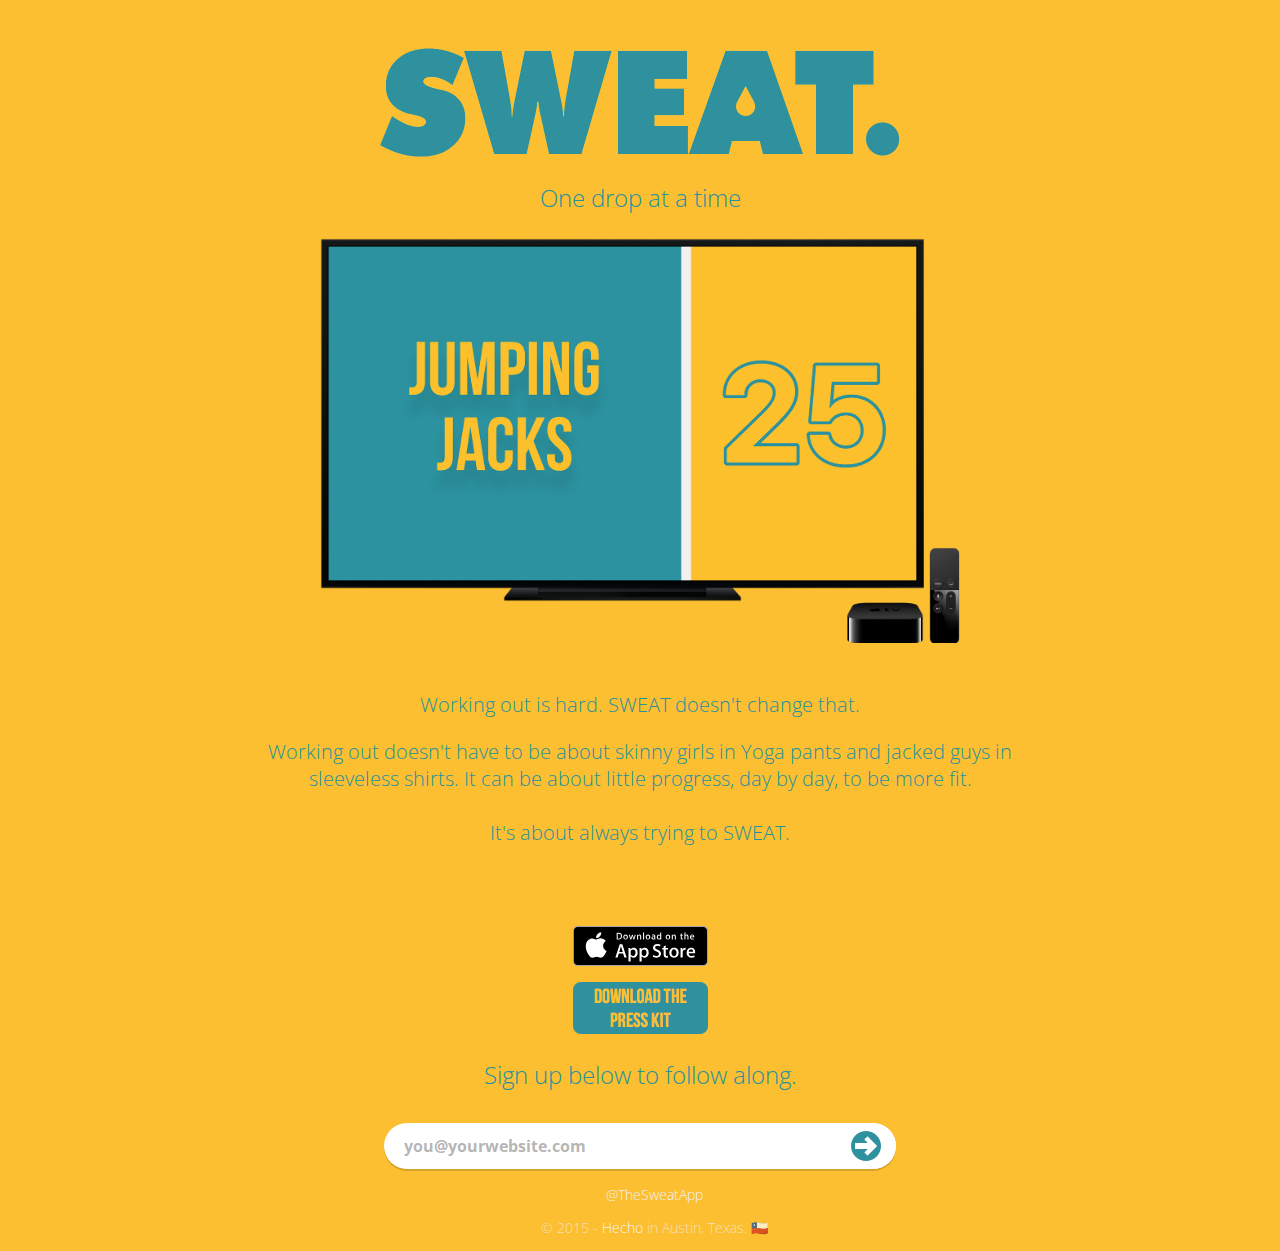
==== index.html @ 2154821e "Initial Commit" ====
<!DOCTYPE html>
<html>

<head>
  <meta charset="utf-8">
  <link rel="stylesheet" href="css/main.css">
  <link href='https://fonts.googleapis.com/css?family=Open+Sans+Condensed:300,700' rel='stylesheet' type='text/css'>
  <title>SWEAT.</title>


  <!-- Search engines -->
  <link rel="canonical" href="http://sweat.in/">
  <meta name="descriptions" content="One drop at a time">
  <meta name="keywords" content="exercise, fitness, app, apple tv, tvos, sweat">

  <!-- Mobile viewport -->
  <meta name="viewport" content="width=device-width, initial-scale=1, user-scalable=no">

  <!-- Google Analytics -->
  <script>
    (function(i, s, o, g, r, a, m) {
      i['GoogleAnalyticsObject'] = r;
      i[r] = i[r] || function() {
        (i[r].q = i[r].q || []).push(arguments)
      }, i[r].l = 1 * new Date();
      a = s.createElement(o),
        m = s.getElementsByTagName(o)[0];
      a.async = 1;
      a.src = g;
      m.parentNode.insertBefore(a, m)
    })(window, document, 'script', '//www.google-analytics.com/analytics.js', 'ga');

    ga('create', 'UA-66653988-3', 'auto');
    ga('send', 'pageview');
  </script>

  <!-- Open Graph -->

  <meta property="og:title" content="SWEAT.">
  <meta property="og:description" content="Stop overthinking and just start sweating.">
  <meta name="twitter:site" content="@madebyhecho">

  <!-- Favicons -->
  <link rel='shortcut icon' type='image/x-icon' href='favicon.ico?v2' />
  <link rel="apple-touch-icon-precomposed" sizes="72x72" href="images/apple-touch-icon-72x72.png">
  <link rel="apple-touch-icon-precomposed" sizes="120x120" href="images/apple-touch-icon-120x120.png">
  <link rel="apple-touch-icon-precomposed" sizes="152x152" href="images/apple-touch-icon-152x152.png">
</head>

<body>
  <img id="logo" src='images/logo@2x.png' width="520" height="109" alt="Sweat">
  <p>One drop at a time</p>
  <img id="marketing-image" src="images/sweat-apple-marketing.png">


  <div id="pitch-text">
    <p>Working out is hard.  SWEAT doesn't change that.</p>
    <p>Working out doesn't have to be about skinny girls in Yoga pants and jacked guys in sleeveless shirts.  It can be about little progress, day by day, to be more fit. <br><br>It's about always trying to SWEAT.</p>
  </div>
  <img id="app-store" src="images/app-store.svg">
  <a href="https://s3-us-west-2.amazonaws.com/hecho/Sweat/Sweat.+Press+Kit.zip"><img id="press-kit" src="images/press-kit@2x.png"></a>

  <!-- Begin MailChimp Signup Form -->
  <section id="mailchimp">
    <p>Sign up below to follow along.</p>
  <div id="mc_embed_signup">
    <form action="//hecho.us11.list-manage.com/subscribe/post?u=d31476d84bf9d9f314073b526&amp;id=12236f0428" method="post" id="mc-embedded-subscribe-form" name="mc-embedded-subscribe-form" class="validate" target="_blank" novalidate>
      <div class="mc-field-group">
        <input type="email" placeholder="you@yourwebsite.com" value="" name="EMAIL" class="required email" id="mce-EMAIL">
        <div class="clear">
          <input type="submit" value="" name="subscribe" id="mc-embedded-subscribe" class="button">
        </div>
      </div>
      <div id="mce-responses" class="clear">
        <div class="response" id="mce-error-response" style="display:none"></div>
        <div class="response" id="mce-success-response" style="display:none"></div>
      </div>
      <!-- real people should not fill this in and expect good things - do not remove this or risk form bot signups-->
      <div style="position: absolute; left: -5000px; ">
        <input type="text" name="b_d31476d84bf9d9f314073b526_12236f0428 " tabindex="-1" value="">
      </div>
    </form>
  </div>
</section>
  <footer>
    <p><a href="http://twitter.com/TheSweatApp">@TheSweatApp</a></p>
    <!-- I know it's not the Texas flag, but it's so close -->
    <p>&copy; 2015 - <a href="http://hecho.io ">Hecho</a> in Austin, Texas. 🇨🇱</p>
  </footer>
</body>
</html>
---- css/main.css ----
/*html {
  color: black;
  background-size: cover;
  height: 100%;
  margin: 0;
}*/

head {
  height: 0;
}

body {
  margin: 0;
  background-color: rgb(252, 191, 49);
}

img#logo {
  padding-top: 3em;
  display: block;
  margin-left: auto;
  margin-right: auto;
  max-width: 60%;
  height: auto;
}

p {
  font-family: 'AvenirNext-Regular', 'Open Sans Condensed', 'Helvetica Neue', Helvetica, Helvetica, Arial, sans-serif;
  font-size: 1.5em;
  font-weight: 300;
  color: rgb(38, 145, 158);
  text-align: center;
  margin: 1em;
}

div#pitch-text {
  margin-top: 3em;
  margin-bottom: 5em;
}

div#pitch-text p {
  width: 65%;
  margin-top: 1em;
  margin-left: auto;
  margin-right: auto;
  font-size: 1.25em;
}

img#marketing-image {
  margin-left: auto;
  margin-right: auto;
  display: block;
  max-width: 50%;
}

img#app-store {
  margin-left: auto;
  margin-right: auto;
  display: block;
}

img#press-kit {
  margin-top: 1em;
  margin-left: auto;
  margin-right: auto;
  width: 135px;
  height: 52px;
  display: block;
}

/*  Mail Chimp */

#mc_embed_signup {
  position: relative;
  width: 40%;
  margin: 0 auto;
  padding: 0;
}

#mc_embed_signup label {
  display: none;
}

#mc_embed_signup #mce-EMAIL {
  display: block;
  color: rgb(38, 145, 158);
  border: none;
  width: 100%;
  height: 46px;
  margin-bottom: 0;
  padding: 0;
  border-radius: 40px;
  box-sizing: border-box;
  padding-left: 20px;
  -webkit-appearance: none;
  -webkit-box-shadow: 0 2px 0 rgba(0, 0, 0, 0.15);
  -moz-box-shadow: 0 2px 0 rgba(0, 0, 0, 0.15);
  box-shadow: 0 2px 0 rgba(0, 0, 0, 0.15);
  margin: 2em 0 1em;
  font-family: 'AvenirNext-Regular', 'Open Sans Condensed', 'Helvetica Neue', Helvetica, Helvetica, Arial, sans-serif;
  font-size: 16px;
  font-weight: 700;
}

#mc_embed_signup #mc-embedded-subscribe {
  position: absolute;
  height: 46px;
  width: 60px;
  top: 0px;
  right: 0;
  border-radius: 40px;
  background: #fff url('../images/icon-arrow.png') center center no-repeat;
  border:none;
}

@media only screen and (-moz-min-device-pixel-ratio: 1.5), only screen and (-o-min-device-pixel-ratio: 3/2), only screen and (-webkit-min-device-pixel-ratio: 1.5), only screen and (min-devicepixel-ratio: 1.5), only screen and (min-resolution: 1.5dppx) {
  #mc_embed_signup #mc-embedded-subscribe{
    background: #fff url('../images/icon-arrow@2x.png') center center no-repeat;
    background-size: 50%;
  }
}

#mc_embed_signup #mce-responses {
  display: block;
  color: #756FF1;
}

#mc_embed_signup #mc-embedded-subscribe:hover {
  opacity: .5;
}

#mc_embed_signup input:focus{
  outline: none;
}

#mc_embed_signup div.mce_inline_error {
  display: block;
  color: #fff;
  background: #FF6C6C !important;
  border-radius: 40px;
  line-height: 2em;
}

::-webkit-input-placeholder {
  color: rgba(61, 61, 61, .4);
}
:-moz-placeholder { /* Firefox 18- */
  color: rgba(61, 61, 61, .4);
}

::-moz-placeholder {  /* Firefox 19+ */
  color: rgba(61, 61, 61, .4);
}

:-ms-input-placeholder {
  color: rgba(61, 61, 61, .4);
}

/* Footer */

footer p {
  color: rgba(241, 241, 241, 0.7);
  width: 100%;
  font-size: 14px;
}

footer a {
  color: rgb(241, 241, 241);
  width: 100%;
  font-size: 14px;
  text-decoration: none;
}

/* Mobile */

@media (max-width: 667px) {
  body {
    font-size: 75%;
  }

  #mc_embed_signup {
    position: relative;
    width: 80%;
    margin: 0 auto;
    padding: 0;
  }
}
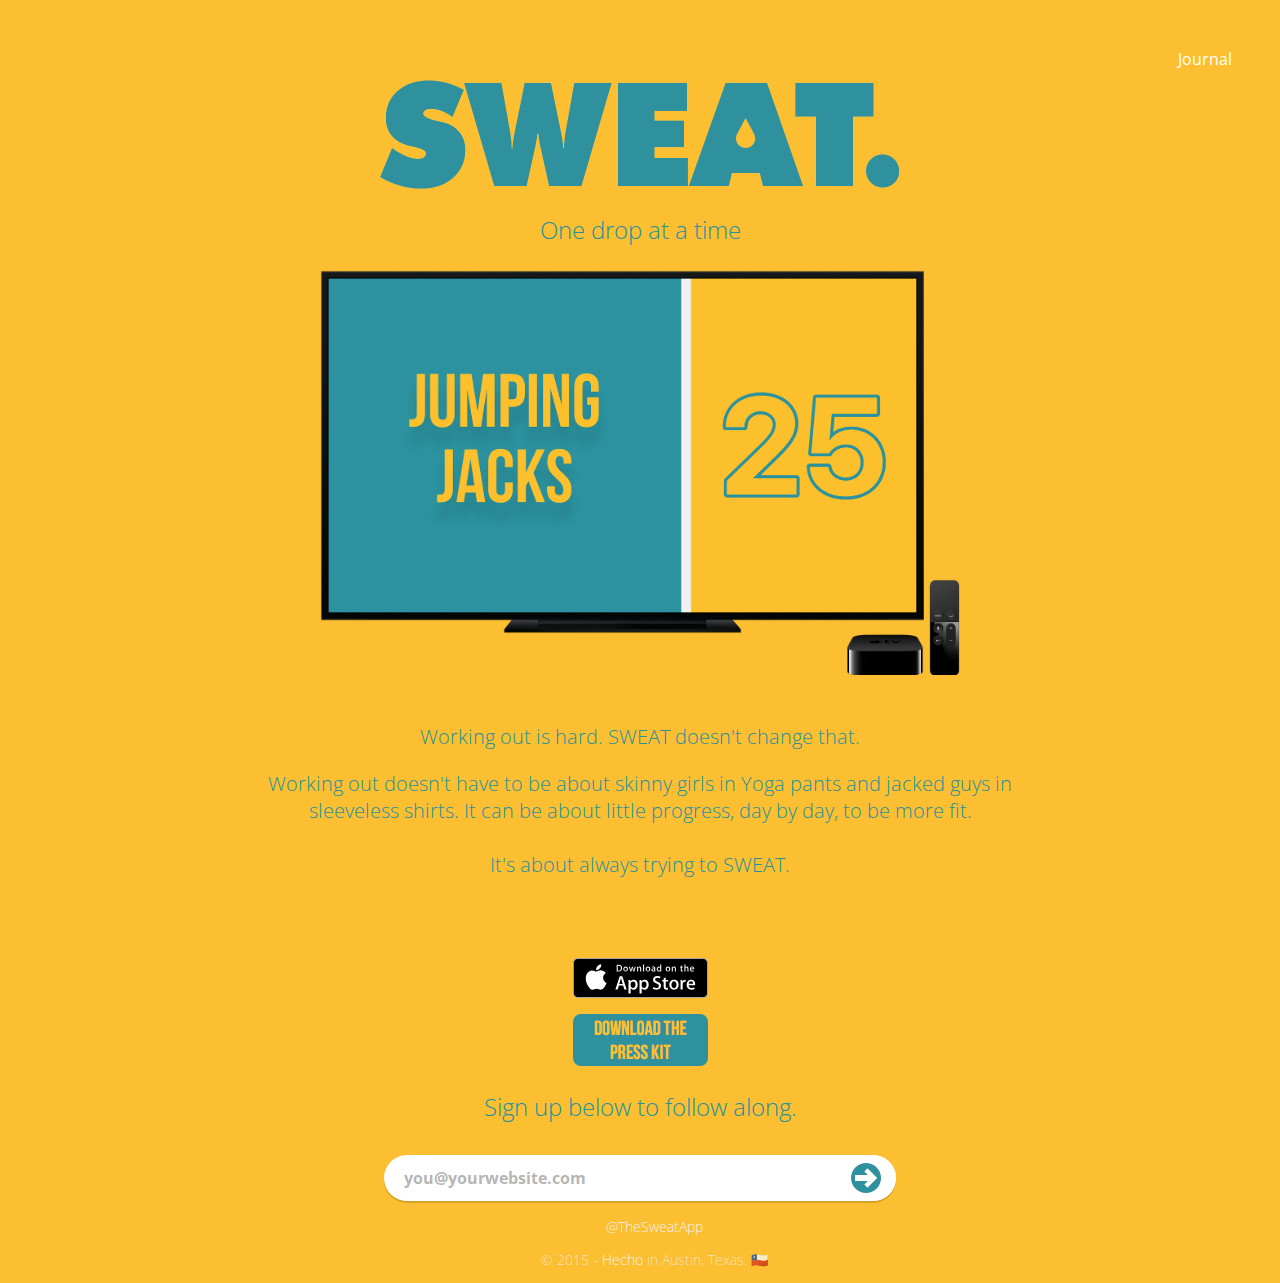
==== commit d7939654: "Adds in Release Notes" ====
--- a/index.html
+++ b/index.html
@@ -9,7 +9,7 @@
 
 
   <!-- Search engines -->
-  <link rel="canonical" href="http://sweat.in/">
+  <link rel="canonical" href="http://keepsweat.in/">
   <meta name="descriptions" content="One drop at a time">
   <meta name="keywords" content="exercise, fitness, app, apple tv, tvos, sweat">
 
@@ -37,8 +37,8 @@
   <!-- Open Graph -->
 
   <meta property="og:title" content="SWEAT.">
-  <meta property="og:description" content="Stop overthinking and just start sweating.">
-  <meta name="twitter:site" content="@madebyhecho">
+  <meta property="og:description" content="One drop at a time">
+  <meta name="twitter:site" content="@thesweatapp">
 
   <!-- Favicons -->
   <link rel='shortcut icon' type='image/x-icon' href='favicon.ico?v2' />
@@ -48,7 +48,8 @@
 </head>
 
 <body>
-  <img id="logo" src='images/logo@2x.png' width="520" height="109" alt="Sweat">
+  <div id="menu"><a href="/journal">Journal</a></div>
+  <div id="logo-container"><img id="logo" src='images/logo@2x.png' width="520" height="109" alt="Sweat"></div>
   <p>One drop at a time</p>
   <img id="marketing-image" src="images/sweat-apple-marketing.png">
 
--- a/css/main.css
+++ b/css/main.css
@@ -1,10 +1,3 @@
-/*html {
-  color: black;
-  background-size: cover;
-  height: 100%;
-  margin: 0;
-}*/
-
 head {
   height: 0;
 }
@@ -14,8 +7,29 @@
   background-color: rgb(252, 191, 49);
 }
 
+div#menu {
+  padding-top: 3em;
+}
+
+div#menu a {
+  float: right;
+  margin-right: 3em;
+  color: white;
+  text-decoration: none;
+  font-family: 'AvenirNext-Regular', 'Open Sans Condensed', 'Helvetica Neue', Helvetica, Helvetica, Arial, sans-serif;
+}
+
+div#menu a:hover {
+  color: rgb(38, 145, 158);
+  text-decoration: none;
+  font-family: 'AvenirNext-Regular', 'Open Sans Condensed', 'Helvetica Neue', Helvetica, Helvetica, Arial, sans-serif;
+}
+
+div#logo-container {
+  padding-top: 2em;
+}
+
 img#logo {
-  padding-top: 3em;
   display: block;
   margin-left: auto;
   margin-right: auto;
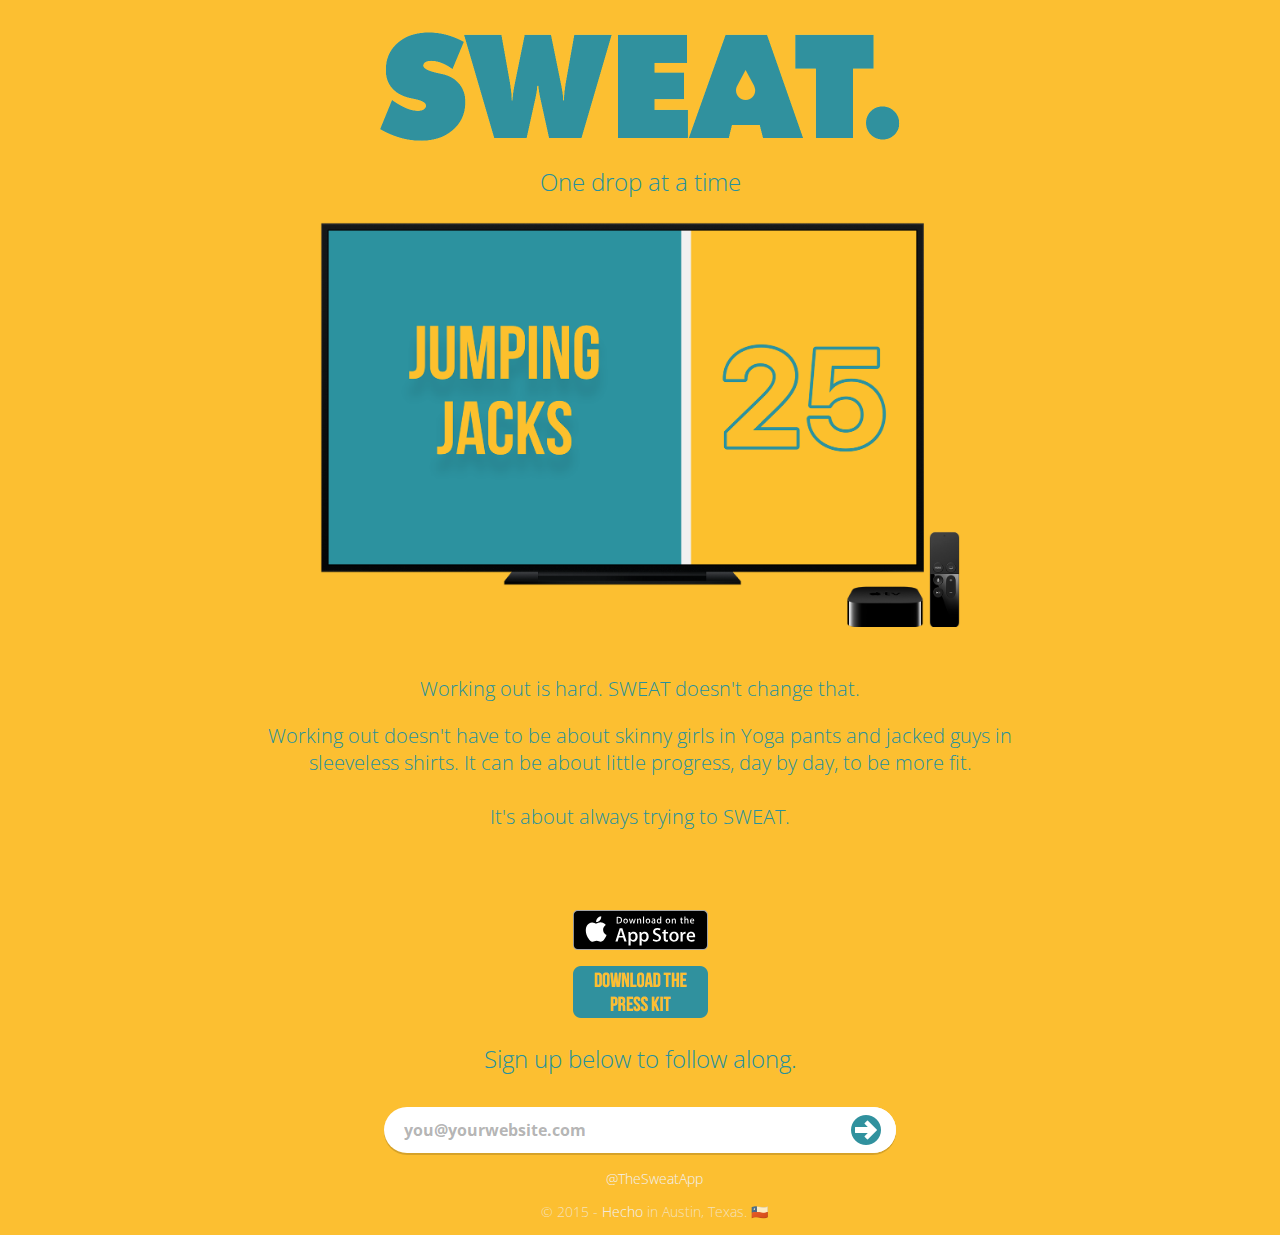
==== commit c9aa1de4: "Removes Journal link" ====
--- a/index.html
+++ b/index.html
@@ -48,7 +48,7 @@
 </head>
 
 <body>
-  <div id="menu"><a href="/journal">Journal</a></div>
+  <!-- <div id="menu"><a href="/journal">Journal</a></div> -->
   <div id="logo-container"><img id="logo" src='images/logo@2x.png' width="520" height="109" alt="Sweat"></div>
   <p>One drop at a time</p>
   <img id="marketing-image" src="images/sweat-apple-marketing.png">
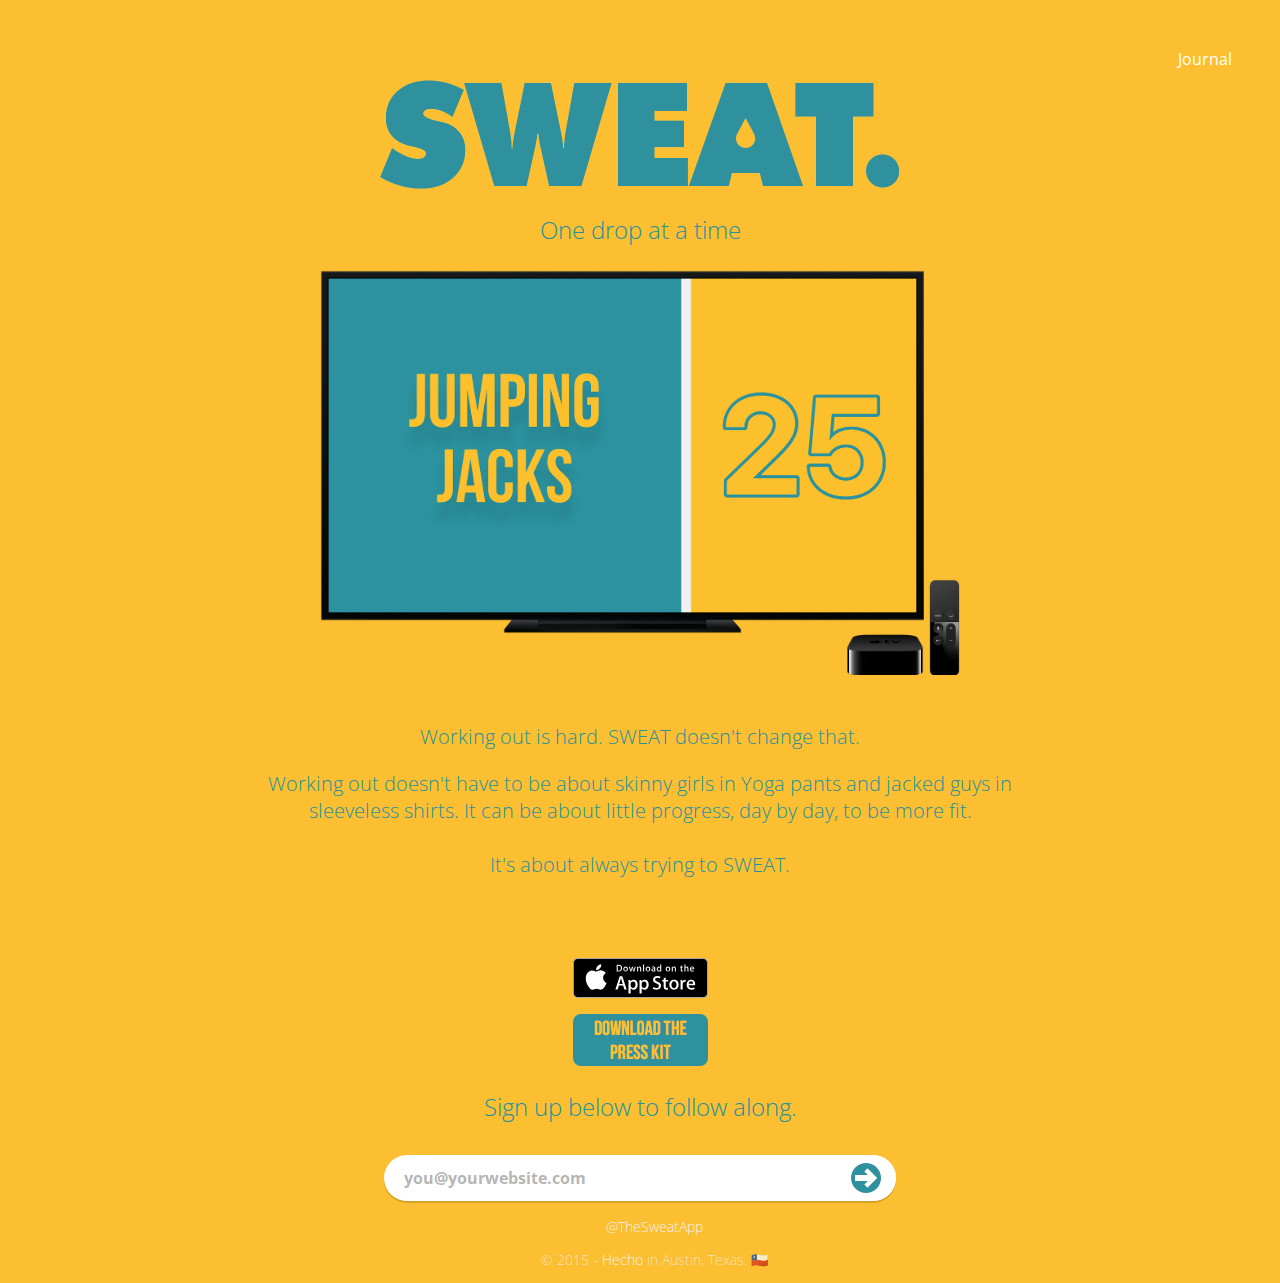
==== commit 6b7bfe52: "First Attempt at introducing Journal" ====
--- a/index.html
+++ b/index.html
@@ -48,7 +48,7 @@
 </head>
 
 <body>
-  <!-- <div id="menu"><a href="/journal">Journal</a></div> -->
+  <div id="menu"><a href="/journal/index.html">Journal</a></div>
   <div id="logo-container"><img id="logo" src='images/logo@2x.png' width="520" height="109" alt="Sweat"></div>
   <p>One drop at a time</p>
   <img id="marketing-image" src="images/sweat-apple-marketing.png">
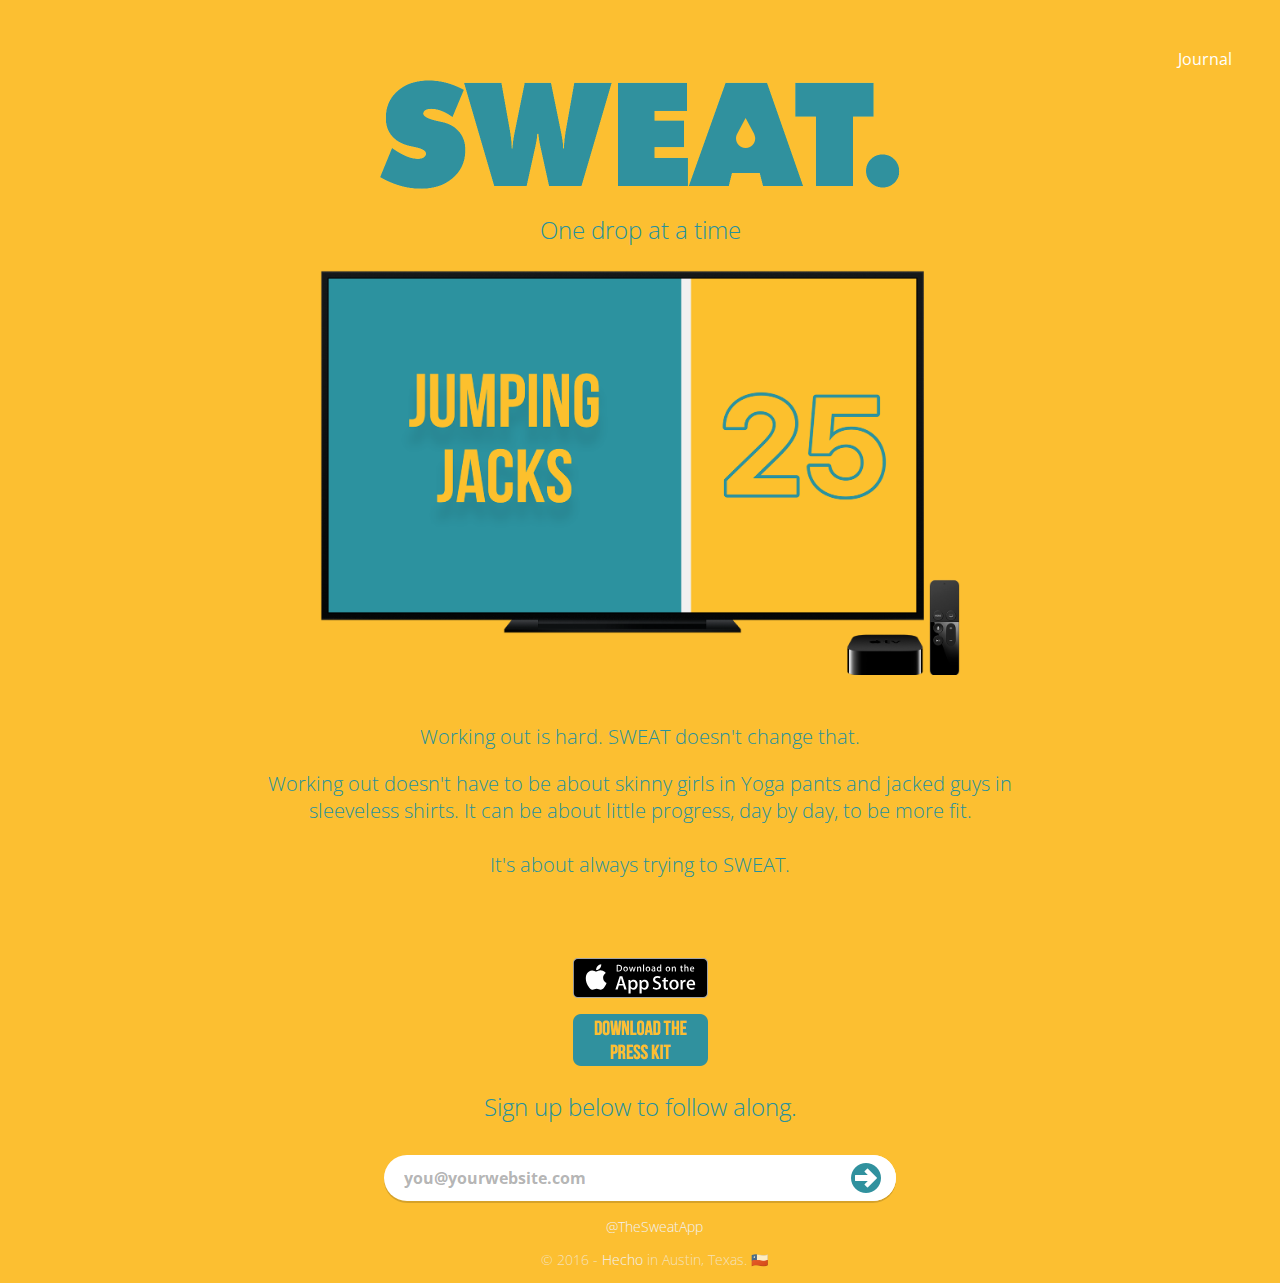
==== commit ed316955: "Adds release notes and updates copy right" ====
--- a/index.html
+++ b/index.html
@@ -48,7 +48,7 @@
 </head>
 
 <body>
-  <div id="menu"><a href="/journal/index.html">Journal</a></div>
+  <div id="menu"><a href="/journal">Journal</a></div>
   <div id="logo-container"><img id="logo" src='images/logo@2x.png' width="520" height="109" alt="Sweat"></div>
   <p>One drop at a time</p>
   <img id="marketing-image" src="images/sweat-apple-marketing.png">
@@ -86,7 +86,7 @@
   <footer>
     <p><a href="http://twitter.com/TheSweatApp">@TheSweatApp</a></p>
     <!-- I know it's not the Texas flag, but it's so close -->
-    <p>&copy; 2015 - <a href="http://hecho.io ">Hecho</a> in Austin, Texas. 🇨🇱</p>
+    <p>&copy; 2016 - <a href="http://hecho.io ">Hecho</a> in Austin, Texas. 🇨🇱</p>
   </footer>
 </body>
 </html>
--- a/css/main.css
+++ b/css/main.css
@@ -198,3 +198,11 @@
     padding: 0;
   }
 }
+
+/* FAQ */
+
+#faq h1 {
+  font-family: 'AvenirNext-Light', 'Open Sans Condensed', 'Helvetica Neue', Helvetica, Helvetica, Arial, sans-serif;
+  color: rgb(38, 145, 158);
+  text-align: center;
+}
